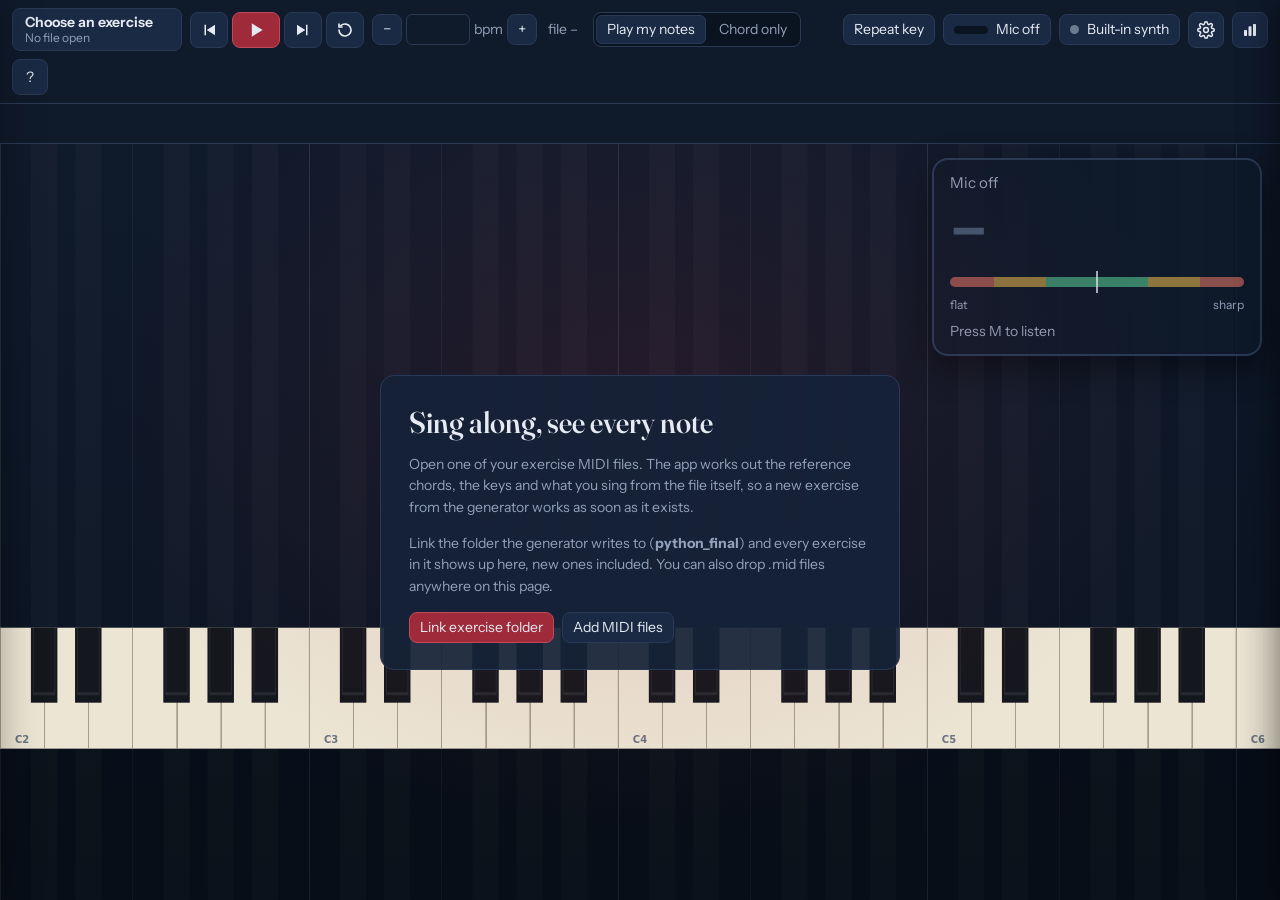
==== index.html @ 6a7a5f6e "Scales feedback app" ====
<!doctype html>
<html lang="en">
<head>
<meta charset="utf-8">
<meta name="viewport" content="width=device-width,initial-scale=1">
<title>Scales Feedback</title>
<meta name="description" content="Sing your scale exercises along with the piano and see whether you hit each note.">
<link rel="icon" href="data:image/svg+xml,%3Csvg xmlns='http://www.w3.org/2000/svg' viewBox='0 0 32 32'%3E%3Crect width='32' height='32' rx='7' fill='%230f1a2b'/%3E%3Crect x='5' y='20' width='22' height='3' fill='%239e2a3a'/%3E%3Crect x='8' y='7' width='5' height='11' rx='2' fill='%23d4b26a'/%3E%3Crect x='17' y='4' width='5' height='14' rx='2' fill='%238bd3f7'/%3E%3C/svg%3E">
<link rel="preconnect" href="https://fonts.googleapis.com">
<link rel="preconnect" href="https://fonts.gstatic.com" crossorigin>
<link rel="stylesheet" href="https://fonts.googleapis.com/css2?family=Fraunces:opsz,wght@9..144,400..700&family=Instrument+Sans:wght@400..700&display=swap">
<link rel="stylesheet" href="css/app.css">
</head>
<body>
<header class="bar">
  <button id="libBtn" class="ex-btn" title="Choose an exercise (E)"><span id="exName">Choose an exercise</span><span id="exSub" class="sub">No file open</span></button>

  <div class="group transport" aria-label="Transport">
    <button id="prevBtn" title="Previous key (←)" aria-label="Previous key"><svg width="18" height="18" viewBox="0 0 24 24" fill="currentColor"><path d="M6 5h2v14H6zM20 5v14L9 12z"/></svg></button>
    <button id="playBtn" class="play" title="Play or pause (Space)" aria-label="Play"><svg id="playIcon" width="20" height="20" viewBox="0 0 24 24" fill="currentColor"><path d="M7 4v16l13-8z"/></svg></button>
    <button id="nextBtn" title="Next key (→)" aria-label="Next key"><svg width="18" height="18" viewBox="0 0 24 24" fill="currentColor"><path d="M16 5h2v14h-2zM4 5v14l11-7z"/></svg></button>
    <button id="restartBtn" title="Back to the start (Home)" aria-label="Back to the start"><svg width="18" height="18" viewBox="0 0 24 24" fill="none" stroke="currentColor" stroke-width="2.2" stroke-linecap="round"><path d="M4 12a8 8 0 1 0 2.5-5.8"/><path d="M4 4v4h4"/></svg></button>
  </div>

  <div class="group tempo" aria-label="Tempo">
    <button id="bpmDown" title="Slower (↓, Shift for 1)" aria-label="Slower">−</button>
    <label class="bpm"><input id="bpmIn" type="number" min="20" max="400" step="1" aria-label="Tempo in beats per minute"><span>bpm</span></label>
    <button id="bpmUp" title="Faster (↑, Shift for 1)" aria-label="Faster">+</button>
    <button id="bpmReset" class="link" title="Back to the tempo written in the file">file <span id="bpmFile">–</span></button>
  </div>

  <div class="group seg" id="guideSeg" aria-label="What the piano plays while you sing">
    <button data-guide="on" aria-pressed="true" title="The piano plays the notes you sing (G)">Play my notes</button>
    <button data-guide="off" aria-pressed="false" title="Only the chord sounds; the notes keep their timing on screen (G)">Chord only</button>
  </div>

  <div class="group seg" id="voiceSeg" hidden aria-label="Which voice you sing"></div>

  <div class="spacer"></div>

  <button id="loopBtn" title="Repeat this key until you turn it off (L)" aria-pressed="false">Repeat key</button>
  <button id="micBtn" class="mic" title="Listen through the microphone (M)" aria-pressed="false"><span class="meter"><i id="micMeter"></i></span><span id="micLabel">Mic off</span></button>
  <button id="outBtn" class="out" title="Sound: where the notes play"><span class="dot" id="outDot"></span><span id="outLabel">Synth</span></button>
  <button id="setBtn" class="icon-btn" title="Settings (S)" aria-label="Settings"><svg width="18" height="18" viewBox="0 0 24 24" fill="none" stroke="currentColor" stroke-width="2"><circle cx="12" cy="12" r="3.2"/><path d="M19.4 15a1.7 1.7 0 0 0 .3 1.8l.1.1a2 2 0 1 1-2.8 2.8l-.1-.1a1.7 1.7 0 0 0-1.8-.3 1.7 1.7 0 0 0-1 1.5V21a2 2 0 1 1-4 0v-.1a1.7 1.7 0 0 0-1.1-1.5 1.7 1.7 0 0 0-1.8.3l-.1.1a2 2 0 1 1-2.8-2.8l.1-.1a1.7 1.7 0 0 0 .3-1.8 1.7 1.7 0 0 0-1.5-1H3a2 2 0 1 1 0-4h.1a1.7 1.7 0 0 0 1.5-1.1 1.7 1.7 0 0 0-.3-1.8l-.1-.1a2 2 0 1 1 2.8-2.8l.1.1a1.7 1.7 0 0 0 1.8.3H9a1.7 1.7 0 0 0 1-1.5V3a2 2 0 1 1 4 0v.1a1.7 1.7 0 0 0 1 1.5 1.7 1.7 0 0 0 1.8-.3l.1-.1a2 2 0 1 1 2.8 2.8l-.1.1a1.7 1.7 0 0 0-.3 1.8V9a1.7 1.7 0 0 0 1.5 1H21a2 2 0 1 1 0 4h-.1a1.7 1.7 0 0 0-1.5 1z"/></svg></button>
  <button id="resBtn" class="icon-btn" title="Results (R)" aria-label="Results"><svg width="18" height="18" viewBox="0 0 24 24" fill="currentColor"><rect x="4" y="12" width="4" height="8" rx="1"/><rect x="10" y="7" width="4" height="13" rx="1"/><rect x="16" y="4" width="4" height="16" rx="1"/></svg></button>
  <button id="helpBtn" class="icon-btn" title="Keyboard shortcuts (?)" aria-label="Keyboard shortcuts">?</button>
</header>

<nav id="keys" class="keys" aria-label="Keys in this exercise"></nav>

<main id="stage">
  <canvas id="cv"></canvas>
  <div class="hud" aria-live="polite">
    <div class="hud-left">
      <div id="hudKey" class="keyname"></div>
      <div id="hudInfo" class="info"></div>
    </div>
    <div class="tuner" id="tuner">
      <div class="t-head"><span id="tTarget">Mic off</span><span id="tSyl" class="syl"></span></div>
      <div class="t-main"><span id="tNote" class="t-note">–</span><span id="tCents" class="t-cents"></span></div>
      <div class="t-meter" aria-hidden="true"><div id="tZones" class="zones"></div><i class="mid"></i><i id="tNeedle" class="needle"></i></div>
      <div class="t-scale" aria-hidden="true"><span>flat</span><span>sharp</span></div>
      <div class="t-foot"><span id="tState">Press M to listen</span><span id="tLast"></span></div>
    </div>
  </div>
  <div id="toast" class="toast" hidden></div>
  <div id="calib" class="calib" hidden>
    <div class="big" style="font-weight:650;font-size:16px">Stay quiet for a few seconds</div>
    <div class="hint" style="color:var(--muted);margin-top:4px">The piano plays a run of notes so the app can learn how it sounds in your room.</div>
    <div class="prog"><i id="calibProg"></i></div>
  </div>
  <div id="empty" class="empty">
    <div class="card">
      <h1>Sing along, see every note</h1>
      <p>Open one of your exercise MIDI files. The app works out the reference chords, the keys and what you sing from the file itself, so a new exercise from the generator works as soon as it exists.</p>
      <p>Link the folder the generator writes to (<b>python_final</b>) and every exercise in it shows up here, new ones included. You can also drop .mid files anywhere on this page.</p>
      <div class="row">
        <button id="emptyLink" class="primary">Link exercise folder</button>
        <button id="emptyAdd">Add MIDI files</button>
      </div>
    </div>
  </div>
</main>

<!-- library -->
<aside id="lib" class="drawer left" aria-label="Exercises">
  <header><h2>Exercises</h2><button class="link" data-close>Close</button></header>
  <div id="folderBox"></div>
  <div class="row" style="margin-top:8px">
    <button id="addFilesBtn">Add MIDI files</button>
    <input id="fileIn" type="file" accept=".mid,.midi,audio/midi" multiple hidden>
    <input id="dirIn" type="file" webkitdirectory hidden>
  </div>
  <p class="hint">Files you add are kept in this browser. Drop them anywhere on the page too.</p>
  <input id="libSearch" type="search" placeholder="Find an exercise" style="width:100%;margin-top:6px" aria-label="Find an exercise">
  <div id="libList" class="lib-list"></div>
</aside>

<!-- settings -->
<aside id="set" class="drawer right" aria-label="Settings">
  <header><h2>Settings</h2><button class="link" data-close>Close</button></header>

  <h3>Sound</h3>
  <div class="seg" id="outSeg" style="display:inline-flex">
    <button data-out="midi">Piano</button>
    <button data-out="samples">Samples</button>
    <button data-out="synth">Built-in</button>
  </div>
  <div id="outStatus" class="status"></div>
  <div id="midiBox">
    <div class="field"><label for="midiPort">Piano output</label><select id="midiPort"></select></div>
    <div class="field"><label for="midiCh">MIDI channel</label><select id="midiCh"></select></div>
  </div>
  <div id="samplesBox">
    <div id="samplesInfo" class="status"></div>
    <div class="row"><button id="importSamples">Import samples zip</button><button id="removeSamples">Remove the samples</button></div>
    <input id="zipIn" type="file" accept=".zip,application/zip" hidden>
    <p class="hint">A zip of mNNN_name_vVVV.wav recordings, like the one recorded from the P-225. It stays in this browser and is never uploaded.</p>
  </div>
  <div class="field"><label for="velAcc">Chord touch</label><span class="val" id="velAccV"></span><input id="velAcc" type="range" min="1" max="127" style="grid-column:1/-1"></div>
  <div class="field"><label for="velSing">Your notes touch</label><span class="val" id="velSingV"></span><input id="velSing" type="range" min="1" max="127" style="grid-column:1/-1"></div>
  <p class="hint">The files are written at full velocity; these set how hard the piano plays instead.</p>

  <h3>Listening</h3>
  <div class="field full"><label for="micSel">Microphone</label><select id="micSel"></select><div class="lvl" aria-hidden="true"><i id="micLvl"></i></div></div>
  <div id="micStatus" class="status" role="status"></div>
  <div id="micWarn" class="warn" hidden></div>
  <div class="field"><label for="gate">Ignore sounds below</label><span class="val" id="gateV"></span><input id="gate" type="range" min="-80" max="-20" step="1" style="grid-column:1/-1"></div>
  <div class="field"><label for="tol">Counts as hit within</label><span class="val" id="tolV"></span><input id="tol" type="range" min="10" max="60" step="5" style="grid-column:1/-1"></div>
  <div class="field"><label for="grace">Not judged at each note's start and end</label><span class="val" id="graceV"></span><input id="grace" type="range" min="0" max="300" step="10" style="grid-column:1/-1"></div>
  <p class="hint">While your voice moves from one note to the next. Up to a third of a note at each end, so short notes are still judged.</p>
  <label class="check"><input type="checkbox" id="octFree"> Any octave counts</label>
  <div class="field"><label for="lat">Mic delay</label><span class="val" id="latV"></span><input id="lat" type="range" min="0" max="250" step="5" style="grid-column:1/-1"></div>
  <p class="hint">If your pitch line below the keys trails the notes, raise the mic delay until they line up.</p>

  <h3>Hear me over the piano</h3>
  <div class="field full"><label for="refSel">The piano's USB audio</label><select id="refSel"></select><div class="lvl" aria-hidden="true"><i id="refLvl"></i></div></div>
  <div class="row"><button id="refAsk" hidden>Ask Chrome for the piano’s input</button></div>
  <p class="hint">With the P-225 connected by USB it shows up as an input called Line (P-Series).</p>
  <p class="hint" id="fileHint" hidden>Opened straight from the disk, Chrome hides the inputs and asks for each one, every time: once for the mic, then again for the piano (choose Line (P-Series) in its box). Open the app from <a href="https://yonabenreuven2.github.io/scales-feedback/">its GitHub Pages address</a> instead and it connects to both by itself.</p>
  <label class="check"><input type="checkbox" id="refOn"> Cancel the piano's sound from the mic</label>
  <p class="hint">For singing without headphones. The app learns how the piano's sound reaches your mic and subtracts it, so only your voice is left. Calibrate once with the mic where you sing: it learns every key in a few seconds and remembers them. A key it hasn't learned isn't scored while the piano plays it.</p>
  <div id="refStatus" class="status"></div>
  <div id="refBox">
    <div class="row"><button id="calibBtn">Calibrate (about 12 seconds, stay quiet)</button><button id="refForget" class="link">Forget what it learned</button></div>
  </div>
  <div class="row"><button id="devReport" class="link">Copy a device report</button></div>
  <p class="hint">If the mic or the piano’s input won’t work, this copies what the browser says about your inputs, to paste into a message.</p>
  <textarea id="devReportOut" class="report" rows="8" readonly hidden></textarea>

  <h3>Practice</h3>
  <label class="check"><input type="checkbox" id="skipOn"> Skip keys outside my range</label>
  <div class="row range-pair"><label for="rangeLo">From</label><input id="rangeLo" type="text" value="E2"><label for="rangeHi">to</label><input id="rangeHi" type="text" value="A4"></div>
  <label class="check"><input type="checkbox" id="shuffleOn"> Shuffle the keys</label>
  <div class="field"><label for="preroll">Lead-in before the first chord</label><span class="val" id="prerollV"></span><input id="preroll" type="range" min="0" max="4" step="0.5" style="grid-column:1/-1"></div>
  <div class="field"><label for="ahead">Notes visible ahead</label><span class="val" id="aheadV"></span><input id="ahead" type="range" min="1.5" max="8" step="0.5" style="grid-column:1/-1"></div>
  <div class="field"><label for="labels">Note labels</label><select id="labels"><option value="solfege">Solfège (movable do)</option><option value="names">Note names</option><option value="none">None</option></select></div>
  <label class="check"><input type="checkbox" id="histOn"> Show my pitch below the keys</label>
  <label class="check"><input type="checkbox" id="fullKb"> Full 88-key keyboard</label>
  <label class="check"><input type="checkbox" id="pedalOn"> The piano's sustain pedal plays and pauses</label>

  <h3>This exercise</h3>
  <div id="exInfo" class="hint"></div>
  <div id="partsBox"></div>
</aside>

<!-- results -->
<aside id="res" class="drawer right" aria-label="Results">
  <header><h2>Results</h2><button class="link" data-close>Close</button></header>
  <div id="resNow"></div>
  <div class="row" style="margin-top:10px"><button id="weakBtn">Practise the weak keys</button><button id="allKeysBtn" class="link">All keys again</button></div>
  <h3>Earlier runs of this exercise</h3>
  <canvas id="spark" class="spark"></canvas>
  <div id="resHist"></div>
  <div class="row" style="margin-top:12px"><button id="csvBtn">Export all results (CSV)</button><button id="clearHist" class="link">Clear this exercise's history</button></div>
</aside>

<div id="help" class="modal" hidden>
  <div class="card" role="dialog" aria-label="Keyboard shortcuts">
    <h2>Keyboard shortcuts</h2>
    <div class="keys-table">
      <kbd>Space</kbd><span>Play or pause</span>
      <kbd>←</kbd><span>Back to the start of this key, then the key before</span>
      <kbd>→</kbd><span>Next key</span>
      <kbd>↑ ↓</kbd><span>Tempo up or down by 5 (with Shift, by 1)</span>
      <kbd>Home</kbd><span>Back to the first key</span>
      <kbd>G</kbd><span>Play my notes or chord only</span>
      <kbd>V</kbd><span>Next voice (in exercises with voices)</span>
      <kbd>L</kbd><span>Repeat this key</span>
      <kbd>M</kbd><span>Microphone on or off</span>
      <kbd>N</kbd><span>Note labels: solfège, names, none</span>
      <kbd>[ ]</kbd><span>Notes fall slower or faster</span>
      <kbd>E</kbd><span>Exercises</span>
      <kbd>S</kbd><span>Settings</span>
      <kbd>R</kbd><span>Results</span>
      <kbd>?</kbd><span>This list</span>
    </div>
    <p class="hint" style="color:var(--muted);margin-top:14px">Dashed notes are yours to sing without the piano. Brass notes are the piano's chords; the mic never listens to them.</p>
    <div class="row" style="justify-content:flex-end;margin-top:8px"><button data-close>Close</button></div>
  </div>
</div>

<script src="js/core.js"></script>
<script src="js/midifile.js"></script>
<script src="js/analyze.js"></script>
<script src="js/player.js"></script>
<script src="js/pitch.js"></script>
<script src="js/echo.js"></script>
<script src="js/ears.js"></script>
<script src="js/scoring.js"></script>
<script src="js/outputs.js"></script>
<script src="js/samples.js"></script>
<script src="js/listen.js"></script>
<script src="js/library.js"></script>
<script src="js/render.js"></script>
<script src="js/app.js"></script>
</body>
</html>
---- css/app.css ----
/* Scales Feedback — a practice room at night: ink-blue walls, ivory and ebony keys,
   the crimson felt strip above them, brass for the piano's chords, ice-blue for the voice. */
:root {
  --ink: #0f1a2b;
  --ink-deep: #0a1320;
  --panel: #152238;
  --panel-2: #1b2a44;
  --line: #2a3a56;
  --text: #e6ebf3;
  --muted: #93a1b8;
  --brass: #d4b26a;
  --voice: #8bd3f7;
  --sage: #7fb8a4;
  --felt: #9e2a3a;
  --hit: #5bd69b;
  --close: #f2c14e;
  --off: #f07a6a;
  --silent: #6b7a90;
  --focus: #8bd3f7;
  --radius: 8px;
  --ui: 'Instrument Sans', system-ui, -apple-system, 'Segoe UI', Roboto, sans-serif;
  --serif: 'Fraunces', Georgia, 'Times New Roman', serif;
  color-scheme: dark;
}
* { box-sizing: border-box; }
[hidden] { display: none !important; }
html, body { height: 100%; }
body {
  margin: 0;
  background: var(--ink-deep);
  color: var(--text);
  font: 14px/1.4 var(--ui);
  font-feature-settings: 'tnum' 1;
  display: grid;
  grid-template-rows: auto auto 1fr;
  overflow: hidden;
}
button, input, select { font: inherit; color: inherit; }
button {
  background: var(--panel-2);
  border: 1px solid var(--line);
  border-radius: var(--radius);
  padding: 6px 10px;
  cursor: pointer;
  line-height: 1.2;
  white-space: nowrap;
}
button:hover { border-color: #3d5174; }
button:disabled { opacity: 0.45; cursor: default; }
button[aria-pressed='true'], button.on { background: #24395c; border-color: var(--voice); }
:focus-visible { outline: 2px solid var(--focus); outline-offset: 2px; }
input[type='number'], input[type='text'], input[type='search'], select {
  background: var(--ink);
  border: 1px solid var(--line);
  border-radius: 6px;
  padding: 5px 8px;
}
input[type='range'] { accent-color: var(--voice); width: 100%; }
svg { display: block; }

/* ---------- top bar ---------- */
.bar {
  display: flex;
  flex-wrap: wrap;
  align-items: center;
  gap: 8px 8px;
  padding: 8px 12px;
  background: var(--ink);
  border-bottom: 1px solid var(--line);
}
.bar .spacer { flex: 1 1 0; }
.group { display: flex; align-items: center; gap: 4px; }
.ex-btn {
  display: flex;
  flex-direction: column;
  align-items: flex-start;
  min-width: 170px;
  max-width: 250px;
  padding: 5px 12px;
  text-align: left;
}
.ex-btn #exName { font-weight: 650; overflow: hidden; text-overflow: ellipsis; max-width: 100%; }
.ex-btn .sub { color: var(--muted); font-size: 12px; overflow: hidden; text-overflow: ellipsis; max-width: 100%; }
.transport button { width: 38px; height: 36px; padding: 0; display: grid; place-items: center; }
.transport .play { width: 48px; background: var(--felt); border-color: #c0485a; }
.transport .play:hover { border-color: #e06a7c; }
.tempo input { width: 64px; text-align: right; }
.tempo .bpm { display: flex; align-items: center; gap: 4px; color: var(--muted); }
.tempo button { min-width: 30px; }
.link { background: none; border-color: transparent; color: var(--muted); padding: 4px 6px; }
.link:hover { color: var(--text); border-color: transparent; }
.seg { background: var(--ink-deep); border: 1px solid var(--line); border-radius: var(--radius); padding: 2px; gap: 2px; }
.seg button { border: 1px solid transparent; background: none; padding: 5px 10px; border-radius: 6px; color: var(--muted); }
.seg button[aria-pressed='true'] { background: var(--panel-2); border-color: var(--line); color: var(--text); }
.seg .lbl { color: var(--muted); font-size: 12px; padding: 0 6px 0 8px; }
.mic, .out { display: flex; align-items: center; gap: 8px; }
.mic.live { border-color: var(--hit); }
.meter { width: 34px; height: 8px; border-radius: 4px; background: var(--ink-deep); overflow: hidden; position: relative; }
.meter i { position: absolute; inset: 0 auto 0 0; width: 0; background: var(--hit); transition: width 60ms linear; }
.dot { width: 9px; height: 9px; border-radius: 50%; background: var(--silent); }
.dot.ok { background: var(--hit); }
.dot.warn { background: var(--close); }
.icon-btn { width: 36px; height: 36px; padding: 0; display: grid; place-items: center; }

/* ---------- key strip ---------- */
.keys {
  display: flex;
  gap: 3px;
  overflow-x: auto;
  padding: 6px 12px;
  background: var(--ink);
  border-bottom: 1px solid var(--line);
  scrollbar-width: thin;
  min-height: 40px;
}
.keys button {
  flex: 0 0 auto;
  min-width: 42px;
  padding: 4px 6px;
  font-size: 12px;
  background: var(--ink-deep);
  color: var(--muted);
  position: relative;
}
.keys button .bar-score { position: absolute; left: 3px; right: 3px; bottom: 2px; height: 3px; border-radius: 2px; background: transparent; }
.keys button.cur { color: var(--text); border-color: var(--voice); background: #1a2b47; }
.keys button.out-of-range { opacity: 0.35; }
.keys button.s-hit .bar-score { background: var(--hit); }
.keys button.s-close .bar-score { background: var(--close); }
.keys button.s-off .bar-score { background: var(--off); }

/* ---------- stage ---------- */
main { position: relative; min-height: 0; }
canvas { position: absolute; inset: 0; width: 100%; height: 100%; display: block; }
.hud { position: absolute; inset: 0 0 auto 0; display: flex; justify-content: space-between; padding: 14px 18px; pointer-events: none; gap: 16px; }
.keyname { font-family: var(--serif); font-size: clamp(28px, 4.2vw, 52px); font-weight: 560; line-height: 1; letter-spacing: -0.01em; font-variation-settings: 'opsz' 96; text-shadow: 0 2px 12px rgba(0, 0, 0, 0.6); }
.info { color: var(--muted); margin-top: 8px; font-size: 13px; text-shadow: 0 1px 6px rgba(0, 0, 0, 0.8); }
/* the tuner: what you are singing, big enough to read from the bench */
.tuner {
  width: min(330px, 46vw);
  background: rgba(15, 26, 43, 0.86);
  border: 2px solid var(--line);
  border-radius: 16px;
  padding: 12px 16px 12px;
  box-shadow: 0 12px 34px rgba(0, 0, 0, 0.45);
  transition: border-color 120ms linear;
}
.tuner.hit { border-color: var(--hit); box-shadow: 0 0 0 1px var(--hit), 0 0 34px rgba(91, 214, 155, 0.35); }
.tuner.close { border-color: var(--close); box-shadow: 0 0 30px rgba(242, 193, 78, 0.28); }
.tuner.off { border-color: var(--off); box-shadow: 0 0 30px rgba(240, 122, 106, 0.3); }
.t-head { display: flex; justify-content: space-between; align-items: baseline; color: var(--muted); font-size: 15px; }
.t-head .syl { font-family: var(--serif); font-style: italic; font-size: 20px; color: var(--voice); }
.t-main { display: flex; align-items: baseline; justify-content: space-between; gap: 12px; margin: 2px 0 8px; min-height: 66px; }
.t-note { font-size: 62px; font-weight: 750; line-height: 1; letter-spacing: -0.02em; }
.t-cents { font-size: 34px; font-weight: 700; line-height: 1; }
.tuner.hit .t-note, .tuner.hit .t-cents { color: var(--hit); }
.tuner.close .t-note, .tuner.close .t-cents { color: var(--close); }
.tuner.off .t-note, .tuner.off .t-cents { color: var(--off); }
.tuner.idle .t-note { color: #44546e; }
.t-meter { position: relative; height: 26px; }
.t-meter .zones { position: absolute; inset: 8px 0; border-radius: 5px; opacity: 0.55; }
.t-meter .mid { position: absolute; left: 50%; top: 2px; bottom: 2px; width: 2px; margin-left: -1px; background: var(--text); opacity: 0.7; }
.t-meter .needle { position: absolute; top: 0; left: 50%; width: 8px; height: 26px; margin-left: -4px; border-radius: 4px; background: var(--text); box-shadow: 0 0 14px currentColor; opacity: 0; transition: left 60ms linear; }
.t-meter .needle.on { opacity: 1; }
.t-scale { display: flex; justify-content: space-between; color: var(--muted); font-size: 12px; margin-top: 2px; }
.t-foot { display: flex; justify-content: space-between; gap: 10px; margin-top: 8px; font-size: 14px; color: var(--muted); }
.t-foot #tState.on { color: var(--hit); }
.t-foot #tLast { font-weight: 650; }
.toast {
  position: absolute; left: 50%; top: 18px; transform: translateX(-50%);
  background: rgba(21, 34, 56, 0.95); border: 1px solid var(--line); border-radius: 10px;
  padding: 10px 16px; box-shadow: 0 10px 30px rgba(0, 0, 0, 0.45); max-width: min(560px, 90vw); text-align: center;
}
.toast .big { font-weight: 650; font-size: 16px; }
.empty {
  position: absolute; inset: 0; display: grid; place-items: center; padding: 24px;
  background: radial-gradient(ellipse at 50% 35%, rgba(158, 42, 58, 0.16), transparent 60%);
}
.empty .card { max-width: 520px; background: rgba(21, 34, 56, 0.92); border: 1px solid var(--line); border-radius: 14px; padding: 26px 28px; }
.empty h1 { font-family: var(--serif); font-weight: 560; font-size: 30px; margin: 0 0 10px; font-variation-settings: 'opsz' 96; }
.empty p { color: var(--muted); margin: 0 0 14px; line-height: 1.55; }
.empty .row { display: flex; gap: 8px; flex-wrap: wrap; }
.primary { background: var(--felt); border-color: #c0485a; }
.drop-on main::after { content: 'Drop MIDI files to add them'; position: absolute; inset: 12px; border: 2px dashed var(--voice); border-radius: 16px; display: grid; place-items: center; font-size: 22px; background: rgba(10, 19, 32, 0.8); }
.calib {
  position: absolute; left: 50%; top: 40%; transform: translate(-50%, -50%);
  background: rgba(21, 34, 56, 0.96); border: 1px solid var(--felt); border-radius: 14px; padding: 20px 24px; text-align: center; min-width: 300px;
}
.calib .prog { height: 6px; background: var(--ink-deep); border-radius: 3px; margin-top: 12px; overflow: hidden; }
.calib .prog i { display: block; height: 100%; width: 0; background: var(--felt); }

/* ---------- drawers ---------- */
.drawer {
  position: fixed; top: 0; bottom: 0; width: min(400px, 100vw);
  background: var(--panel); border-left: 1px solid var(--line);
  overflow-y: auto; z-index: 20; padding: 0 18px 30px;
  transform: translateX(105%); transition: transform 160ms ease-out; right: 0;
  box-shadow: -18px 0 40px rgba(0, 0, 0, 0.35);
}
.drawer.left { left: 0; right: auto; border-left: 0; border-right: 1px solid var(--line); transform: translateX(-105%); box-shadow: 18px 0 40px rgba(0, 0, 0, 0.35); }
.drawer.open { transform: none; }
.drawer header { position: sticky; top: 0; background: var(--panel); display: flex; align-items: center; justify-content: space-between; padding: 14px 0 10px; z-index: 1; }
.drawer h2 { font-family: var(--serif); font-weight: 560; font-size: 22px; margin: 0; font-variation-settings: 'opsz' 48; }
.drawer h3 { font-size: 15px; margin: 22px 0 8px; font-weight: 650; }
.drawer .hint { color: var(--muted); font-size: 12.5px; margin: 4px 0 8px; line-height: 1.5; }
.drawer .warn { color: var(--close); font-size: 12.5px; margin: 6px 0; }
.drawer .hint a { color: var(--voice); }
.field { display: grid; grid-template-columns: 1fr auto; align-items: center; gap: 6px 10px; margin: 10px 0; }
.field > label { color: var(--text); }
.field .val { color: var(--muted); min-width: 3.5em; text-align: right; }
.field.full { grid-template-columns: 1fr; }
.field select, .field input[type='text'] { width: 100%; }
.check { display: flex; align-items: center; gap: 8px; margin: 10px 0; cursor: pointer; }
.check input { width: 16px; height: 16px; accent-color: var(--voice); }
.row { display: flex; gap: 8px; align-items: center; flex-wrap: wrap; }
.status { font-size: 12.5px; color: var(--muted); margin: 6px 0; }
.status.ok { color: var(--hit); }
.report { width: 100%; box-sizing: border-box; background: var(--ink); color: var(--text); border: 1px solid var(--line); border-radius: 6px; padding: 8px; font: 11.5px/1.45 ui-monospace, Consolas, monospace; resize: vertical; }
.range-pair { display: flex; gap: 6px; align-items: center; }
.range-pair input { width: 64px; }

.lib-list { display: flex; flex-direction: column; gap: 4px; margin-top: 10px; }
.lib-item { display: grid; grid-template-columns: 1fr auto; gap: 2px 10px; text-align: left; padding: 8px 10px; background: var(--ink); }
.lib-item.cur { border-color: var(--voice); }
.lib-item .t { font-weight: 600; }
.lib-item .m { color: var(--muted); font-size: 12px; grid-column: 1 / -1; }
.lib-item .tag { font-size: 11px; color: var(--muted); border: 1px solid var(--line); border-radius: 999px; padding: 1px 7px; align-self: start; }
.lib-item .tag.voices { color: var(--sage); border-color: #3e6457; }

.res-list { display: flex; flex-direction: column; gap: 4px; }
.res-row { display: grid; grid-template-columns: 52px 1fr 64px; gap: 10px; align-items: center; font-size: 13px; }
/* live input levels under the two input lists: does each one hear something? */
.lvl { grid-column: 1 / -1; height: 5px; border-radius: 3px; background: var(--ink-deep); overflow: hidden; margin-top: 6px; }
.lvl i { display: block; height: 100%; width: 0; background: var(--hit); transition: width 60ms linear; }
.res-row .res-bar { height: 10px; border-radius: 5px; background: var(--ink-deep); overflow: hidden; display: flex; }
.res-row .res-bar i { display: block; height: 100%; }
.res-row .ct { color: var(--muted); text-align: right; }
.hist-row { display: grid; grid-template-columns: 1fr auto auto; gap: 10px; font-size: 13px; padding: 4px 0; border-bottom: 1px solid var(--line); }
.hist-row .s { font-weight: 650; }
.spark { width: 100%; height: 50px; margin: 6px 0; }

.modal { position: fixed; inset: 0; background: rgba(5, 10, 18, 0.7); display: grid; place-items: center; z-index: 40; }
.modal[hidden] { display: none; }
.modal .card { background: var(--panel); border: 1px solid var(--line); border-radius: 14px; padding: 20px 24px; max-width: 560px; width: calc(100vw - 32px); max-height: 86vh; overflow: auto; }
.modal h2 { font-family: var(--serif); font-weight: 560; margin: 0 0 10px; }
.keys-table { display: grid; grid-template-columns: auto 1fr; gap: 6px 16px; }
kbd { background: var(--ink-deep); border: 1px solid var(--line); border-bottom-width: 2px; border-radius: 5px; padding: 1px 6px; font: 600 12px var(--ui); }

@media (max-width: 760px) {
  .ex-btn { min-width: 0; flex: 1 1 100%; max-width: none; }
  .t-note { font-size: 44px; }
  .t-cents { font-size: 26px; }
}
@media (prefers-reduced-motion: reduce) {
  .drawer { transition: none; }
  .meter i, .t-meter .needle, .tuner { transition: none; }
}
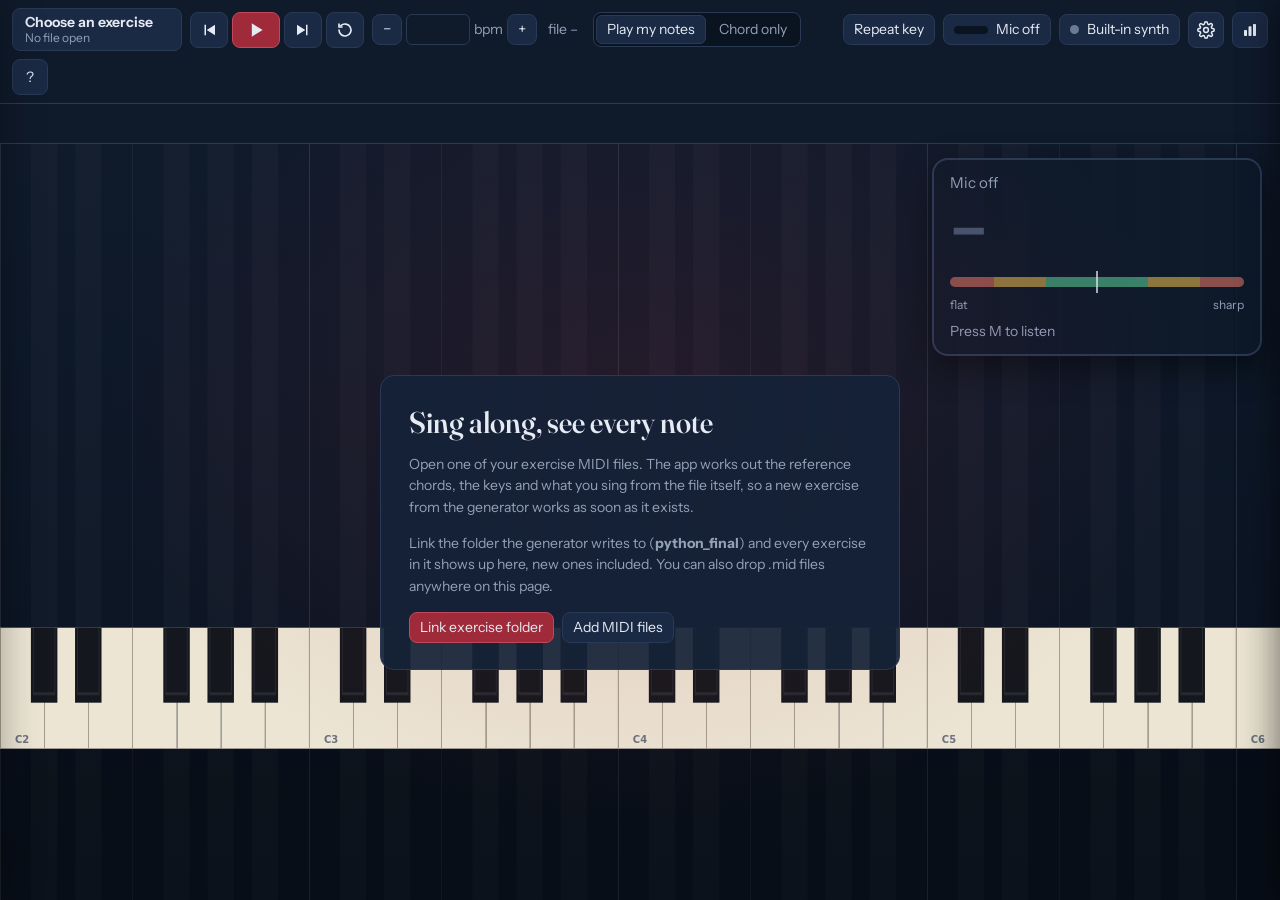
==== commit 74b0f436: "filter alb" ====
--- a/index.html
+++ b/index.html
@@ -142,10 +142,10 @@
   <p class="hint">For singing without headphones. The app learns how the piano's sound reaches your mic and subtracts it, so only your voice is left. Calibrate once with the mic where you sing: it learns every key in a few seconds and remembers them. A key it hasn't learned isn't scored while the piano plays it.</p>
   <div id="refStatus" class="status"></div>
   <div id="refBox">
-    <div class="row"><button id="calibBtn">Calibrate (about 12 seconds, stay quiet)</button><button id="refForget" class="link">Forget what it learned</button></div>
-  </div>
-  <div class="row"><button id="devReport" class="link">Copy a device report</button></div>
-  <p class="hint">If the mic or the piano’s input won’t work, this copies what the browser says about your inputs, to paste into a message.</p>
+    <div class="row"><button id="calibBtn">Calibrate (15 to 20 seconds, stay quiet)</button><button id="refForget" class="link">Forget what it learned</button></div>
+  </div>
+  <div class="row"><button id="devReport" class="link">Copy a device report</button><button id="recSave" class="link">Save the last 40 seconds</button><a class="link" href="lab.html" target="_blank" rel="noopener">Open the filter lab</a></div>
+  <p class="hint">If the mic or the piano’s input won’t work, the report copies what the browser says about your inputs, to paste into a message. If it doesn’t hear you well over the piano, sing an exercise and then save the last 40 seconds: a sound file of what the mic and the piano’s audio heard, with what the app made of each moment, so the filter can be tuned to your room. The filter lab runs a short test and lets you hear what the filter leaves. Nothing is uploaded.</p>
   <textarea id="devReportOut" class="report" rows="8" readonly hidden></textarea>
 
   <h3>Practice</h3>
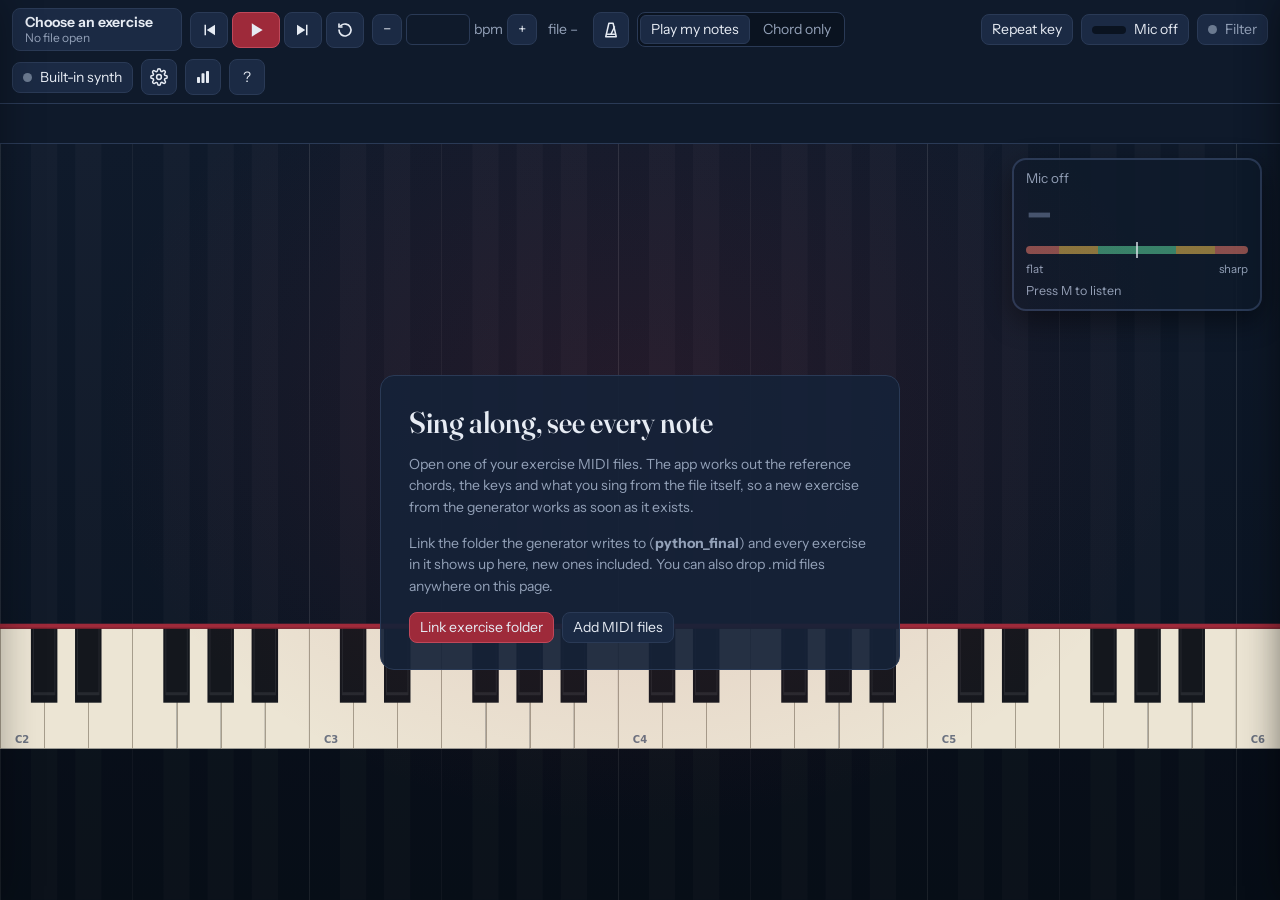
==== commit e3164d94: "changes" ====
--- a/index.html
+++ b/index.html
@@ -6,10 +6,13 @@
 <title>Scales Feedback</title>
 <meta name="description" content="Sing your scale exercises along with the piano and see whether you hit each note.">
 <link rel="icon" href="data:image/svg+xml,%3Csvg xmlns='http://www.w3.org/2000/svg' viewBox='0 0 32 32'%3E%3Crect width='32' height='32' rx='7' fill='%230f1a2b'/%3E%3Crect x='5' y='20' width='22' height='3' fill='%239e2a3a'/%3E%3Crect x='8' y='7' width='5' height='11' rx='2' fill='%23d4b26a'/%3E%3Crect x='17' y='4' width='5' height='14' rx='2' fill='%238bd3f7'/%3E%3C/svg%3E">
+<link rel="manifest" href="manifest.webmanifest">
+<meta name="theme-color" content="#0f1a2b">
+<link rel="apple-touch-icon" href="icons/icon-192.png">
 <link rel="preconnect" href="https://fonts.googleapis.com">
 <link rel="preconnect" href="https://fonts.gstatic.com" crossorigin>
 <link rel="stylesheet" href="https://fonts.googleapis.com/css2?family=Fraunces:opsz,wght@9..144,400..700&family=Instrument+Sans:wght@400..700&display=swap">
-<link rel="stylesheet" href="css/app.css">
+<link rel="stylesheet" href="css/app.css?v=13">
 </head>
 <body>
 <header class="bar">
@@ -27,6 +30,7 @@
     <label class="bpm"><input id="bpmIn" type="number" min="20" max="400" step="1" aria-label="Tempo in beats per minute"><span>bpm</span></label>
     <button id="bpmUp" title="Faster (↑, Shift for 1)" aria-label="Faster">+</button>
     <button id="bpmReset" class="link" title="Back to the tempo written in the file">file <span id="bpmFile">–</span></button>
+    <button id="metroBtn" class="icon-btn" title="Metronome: clicks on the beat of the exercise (K)" aria-label="Metronome" aria-pressed="false"><svg width="18" height="18" viewBox="0 0 24 24" fill="none" stroke="currentColor" stroke-width="2" stroke-linejoin="round" stroke-linecap="round"><path d="M9.2 3h5.6l4.2 18H5z"/><path d="M12 17.5l4.6-9.5"/><path d="M7.4 17.5h9.2"/></svg></button>
   </div>
 
   <div class="group seg" id="guideSeg" aria-label="What the piano plays while you sing">
@@ -40,6 +44,7 @@
 
   <button id="loopBtn" title="Repeat this key until you turn it off (L)" aria-pressed="false">Repeat key</button>
   <button id="micBtn" class="mic" title="Listen through the microphone (M)" aria-pressed="false"><span class="meter"><i id="micMeter"></i></span><span id="micLabel">Mic off</span></button>
+  <button id="filterBtn" class="out" title="Take the piano out of what the mic hears (F)" aria-pressed="false"><span class="dot" id="filterDot"></span><span>Filter</span></button>
   <button id="outBtn" class="out" title="Sound: where the notes play"><span class="dot" id="outDot"></span><span id="outLabel">Synth</span></button>
   <button id="setBtn" class="icon-btn" title="Settings (S)" aria-label="Settings"><svg width="18" height="18" viewBox="0 0 24 24" fill="none" stroke="currentColor" stroke-width="2"><circle cx="12" cy="12" r="3.2"/><path d="M19.4 15a1.7 1.7 0 0 0 .3 1.8l.1.1a2 2 0 1 1-2.8 2.8l-.1-.1a1.7 1.7 0 0 0-1.8-.3 1.7 1.7 0 0 0-1 1.5V21a2 2 0 1 1-4 0v-.1a1.7 1.7 0 0 0-1.1-1.5 1.7 1.7 0 0 0-1.8.3l-.1.1a2 2 0 1 1-2.8-2.8l.1-.1a1.7 1.7 0 0 0 .3-1.8 1.7 1.7 0 0 0-1.5-1H3a2 2 0 1 1 0-4h.1a1.7 1.7 0 0 0 1.5-1.1 1.7 1.7 0 0 0-.3-1.8l-.1-.1a2 2 0 1 1 2.8-2.8l.1.1a1.7 1.7 0 0 0 1.8.3H9a1.7 1.7 0 0 0 1-1.5V3a2 2 0 1 1 4 0v.1a1.7 1.7 0 0 0 1 1.5 1.7 1.7 0 0 0 1.8-.3l.1-.1a2 2 0 1 1 2.8 2.8l-.1.1a1.7 1.7 0 0 0-.3 1.8V9a1.7 1.7 0 0 0 1.5 1H21a2 2 0 1 1 0 4h-.1a1.7 1.7 0 0 0-1.5 1z"/></svg></button>
   <button id="resBtn" class="icon-btn" title="Results (R)" aria-label="Results"><svg width="18" height="18" viewBox="0 0 24 24" fill="currentColor"><rect x="4" y="12" width="4" height="8" rx="1"/><rect x="10" y="7" width="4" height="13" rx="1"/><rect x="16" y="4" width="4" height="16" rx="1"/></svg></button>
@@ -51,7 +56,7 @@
 <main id="stage">
   <canvas id="cv"></canvas>
   <div class="hud" aria-live="polite">
-    <div class="hud-left">
+    <div class="hud-left" id="hudLeft">
       <div id="hudKey" class="keyname"></div>
       <div id="hudInfo" class="info"></div>
     </div>
@@ -66,7 +71,7 @@
   <div id="toast" class="toast" hidden></div>
   <div id="calib" class="calib" hidden>
     <div class="big" style="font-weight:650;font-size:16px">Stay quiet for a few seconds</div>
-    <div class="hint" style="color:var(--muted);margin-top:4px">The piano plays a run of notes so the app can learn how it sounds in your room.</div>
+    <div class="hint" id="calibWhat" style="color:var(--muted);margin-top:4px">The piano plays a run of notes so the app can learn how it sounds in your room.</div>
     <div class="prog"><i id="calibProg"></i></div>
   </div>
   <div id="empty" class="empty">
@@ -101,63 +106,80 @@
   <header><h2>Settings</h2><button class="link" data-close>Close</button></header>
 
   <h3>Sound</h3>
-  <div class="seg" id="outSeg" style="display:inline-flex">
+  <div class="seg" id="outSeg" style="display:inline-flex" aria-label="Where the notes play">
     <button data-out="midi">Piano</button>
     <button data-out="samples">Samples</button>
     <button data-out="synth">Built-in</button>
   </div>
   <div id="outStatus" class="status"></div>
-  <div id="midiBox">
-    <div class="field"><label for="midiPort">Piano output</label><select id="midiPort"></select></div>
+  <div id="pianoBox" class="sub-box">
+    <div class="field"><label for="midiPort">MIDI output</label><select id="midiPort"></select></div>
     <div class="field"><label for="midiCh">MIDI channel</label><select id="midiCh"></select></div>
-  </div>
-  <div id="samplesBox">
+    <div class="field full"><label for="refSel">The piano's USB audio</label><select id="refSel"></select><div class="lvl" aria-hidden="true"><i id="refLvl"></i></div></div>
+    <div id="refInStatus" class="status"></div>
+    <div class="row"><button id="refAsk" hidden>Ask Chrome for the piano’s input</button></div>
+    <p class="hint">With the P-225 connected by USB it shows up as an input called Line (P-Series). Hear me over the piano uses it to take the piano out of what the mic hears.</p>
+    <p class="hint" id="fileHint" hidden>Opened straight from the disk, Chrome hides the inputs and asks for each one, every time: once for the mic, then again for the piano (choose Line (P-Series) in its box). Open the app from <a href="https://yonabenreuven2.github.io/scales-feedback/">its GitHub Pages address</a> instead and it connects to both by itself.</p>
+    <label class="check"><input type="checkbox" id="pedalOn"> The piano's sustain pedal plays and pauses</label>
+  </div>
+  <div id="samplesBox" class="sub-box">
     <div id="samplesInfo" class="status"></div>
     <div class="row"><button id="importSamples">Import samples zip</button><button id="removeSamples">Remove the samples</button></div>
     <input id="zipIn" type="file" accept=".zip,application/zip" hidden>
     <p class="hint">A zip of mNNN_name_vVVV.wav recordings, like the one recorded from the P-225. It stays in this browser and is never uploaded.</p>
   </div>
+  <div id="synthBox" class="sub-box">
+    <p class="hint">A simple piano-like sound made in the browser: nothing to set up.</p>
+  </div>
   <div class="field"><label for="velAcc">Chord touch</label><span class="val" id="velAccV"></span><input id="velAcc" type="range" min="1" max="127" style="grid-column:1/-1"></div>
   <div class="field"><label for="velSing">Your notes touch</label><span class="val" id="velSingV"></span><input id="velSing" type="range" min="1" max="127" style="grid-column:1/-1"></div>
-  <p class="hint">The files are written at full velocity; these set how hard the piano plays instead.</p>
-
-  <h3>Listening</h3>
+  <p class="hint">How hard the notes are played (the files are written at full velocity), and so how loud. Keys you click on the screen play at your notes’ touch.</p>
+  <div class="field"><label for="metroVol">Metronome</label><span class="val" id="metroVolV"></span><input id="metroVol" type="range" min="5" max="100" step="5" style="grid-column:1/-1"></div>
+
+  <h3>Microphone</h3>
   <div class="field full"><label for="micSel">Microphone</label><select id="micSel"></select><div class="lvl" aria-hidden="true"><i id="micLvl"></i></div></div>
   <div id="micStatus" class="status" role="status"></div>
   <div id="micWarn" class="warn" hidden></div>
   <div class="field"><label for="gate">Ignore sounds below</label><span class="val" id="gateV"></span><input id="gate" type="range" min="-80" max="-20" step="1" style="grid-column:1/-1"></div>
+  <div class="field"><label for="lat">Mic delay</label><span class="val" id="latV"></span><input id="lat" type="range" min="0" max="250" step="5" style="grid-column:1/-1"></div>
+  <p class="hint">If your pitch line below the keys trails the notes, raise the mic delay until they line up.</p>
+
+  <h3>Hear me over the piano</h3>
+  <label class="check"><input type="checkbox" id="refOn"> Take the piano’s sound out of what the mic hears</label>
+  <p class="hint">For singing without headphones. <span id="refWhat"></span> The app learns how that sound reaches your mic and subtracts it, so only your voice is left. Calibrate once with the mic where you sing: it learns every key in a few seconds and remembers them.</p>
+  <div id="refStatus" class="status"></div>
+  <div id="refBox">
+    <div class="row"><button id="calibBtn">Calibrate (15 to 20 seconds, stay quiet)</button><button id="refForget" class="link">Forget what it learned</button></div>
+    <label class="check"><input type="checkbox" id="filterGuide"> Use it in Play my notes</label>
+    <label class="check"><input type="checkbox" id="filterChord"> Use it in Chord only</label>
+    <p class="hint">In Chord only nothing plays while you sing, so by default the mic is heard as it is there. The Filter button at the top switches it for the mode you’re in.</p>
+  </div>
+  <div class="row"><button id="devReport" class="link">Copy a device report</button><button id="recSave" class="link">Save the last 40 seconds</button><a class="link" href="lab.html" target="_blank" rel="noopener">Open the filter lab</a></div>
+  <p class="hint">If the mic or the piano’s input won’t work, the report copies what the browser says about your inputs, to paste into a message. If it doesn’t hear you well over the piano, sing an exercise and then save the last 40 seconds: a sound file of what the mic and the piano’s sound were, with what the app made of each moment, so the filter can be tuned to your room. The filter lab runs a short test and lets you hear what the filter leaves. Nothing is uploaded.</p>
+  <textarea id="devReportOut" class="report" rows="8" readonly hidden></textarea>
+
+  <h3>Judging</h3>
   <div class="field"><label for="tol">Counts as hit within</label><span class="val" id="tolV"></span><input id="tol" type="range" min="10" max="60" step="5" style="grid-column:1/-1"></div>
   <div class="field"><label for="grace">Not judged at each note's start and end</label><span class="val" id="graceV"></span><input id="grace" type="range" min="0" max="300" step="10" style="grid-column:1/-1"></div>
   <p class="hint">While your voice moves from one note to the next. Up to a third of a note at each end, so short notes are still judged.</p>
   <label class="check"><input type="checkbox" id="octFree"> Any octave counts</label>
-  <div class="field"><label for="lat">Mic delay</label><span class="val" id="latV"></span><input id="lat" type="range" min="0" max="250" step="5" style="grid-column:1/-1"></div>
-  <p class="hint">If your pitch line below the keys trails the notes, raise the mic delay until they line up.</p>
-
-  <h3>Hear me over the piano</h3>
-  <div class="field full"><label for="refSel">The piano's USB audio</label><select id="refSel"></select><div class="lvl" aria-hidden="true"><i id="refLvl"></i></div></div>
-  <div class="row"><button id="refAsk" hidden>Ask Chrome for the piano’s input</button></div>
-  <p class="hint">With the P-225 connected by USB it shows up as an input called Line (P-Series).</p>
-  <p class="hint" id="fileHint" hidden>Opened straight from the disk, Chrome hides the inputs and asks for each one, every time: once for the mic, then again for the piano (choose Line (P-Series) in its box). Open the app from <a href="https://yonabenreuven2.github.io/scales-feedback/">its GitHub Pages address</a> instead and it connects to both by itself.</p>
-  <label class="check"><input type="checkbox" id="refOn"> Cancel the piano's sound from the mic</label>
-  <p class="hint">For singing without headphones. The app learns how the piano's sound reaches your mic and subtracts it, so only your voice is left. Calibrate once with the mic where you sing: it learns every key in a few seconds and remembers them. A key it hasn't learned isn't scored while the piano plays it.</p>
-  <div id="refStatus" class="status"></div>
-  <div id="refBox">
-    <div class="row"><button id="calibBtn">Calibrate (15 to 20 seconds, stay quiet)</button><button id="refForget" class="link">Forget what it learned</button></div>
-  </div>
-  <div class="row"><button id="devReport" class="link">Copy a device report</button><button id="recSave" class="link">Save the last 40 seconds</button><a class="link" href="lab.html" target="_blank" rel="noopener">Open the filter lab</a></div>
-  <p class="hint">If the mic or the piano’s input won’t work, the report copies what the browser says about your inputs, to paste into a message. If it doesn’t hear you well over the piano, sing an exercise and then save the last 40 seconds: a sound file of what the mic and the piano’s audio heard, with what the app made of each moment, so the filter can be tuned to your room. The filter lab runs a short test and lets you hear what the filter leaves. Nothing is uploaded.</p>
-  <textarea id="devReportOut" class="report" rows="8" readonly hidden></textarea>
 
   <h3>Practice</h3>
   <label class="check"><input type="checkbox" id="skipOn"> Skip keys outside my range</label>
   <div class="row range-pair"><label for="rangeLo">From</label><input id="rangeLo" type="text" value="E2"><label for="rangeHi">to</label><input id="rangeHi" type="text" value="A4"></div>
   <label class="check"><input type="checkbox" id="shuffleOn"> Shuffle the keys</label>
   <div class="field"><label for="preroll">Lead-in before the first chord</label><span class="val" id="prerollV"></span><input id="preroll" type="range" min="0" max="4" step="0.5" style="grid-column:1/-1"></div>
+
+  <h3>View</h3>
+  <div class="field"><label for="kbView">The keyboard shows</label><select id="kbView"><option value="fit">The whole exercise</option><option value="all">All 88 keys</option><option value="zoom">A set number of keys</option></select></div>
+  <div class="field" id="kbWhitesRow"><label for="kbWhites">Keys across</label><span class="val" id="kbWhitesV"></span><input id="kbWhites" type="range" min="8" max="52" step="1" style="grid-column:1/-1"></div>
+  <p class="hint">Zoomed in, it scrolls by itself to keep what’s coming (and your voice) in view; drag the notes sideways or use the wheel to look around. Ctrl + wheel or + and − zoom, 0 shows the whole exercise.</p>
   <div class="field"><label for="ahead">Notes visible ahead</label><span class="val" id="aheadV"></span><input id="ahead" type="range" min="1.5" max="8" step="0.5" style="grid-column:1/-1"></div>
   <div class="field"><label for="labels">Note labels</label><select id="labels"><option value="solfege">Solfège (movable do)</option><option value="names">Note names</option><option value="none">None</option></select></div>
   <label class="check"><input type="checkbox" id="histOn"> Show my pitch below the keys</label>
-  <label class="check"><input type="checkbox" id="fullKb"> Full 88-key keyboard</label>
-  <label class="check"><input type="checkbox" id="pedalOn"> The piano's sustain pedal plays and pauses</label>
+  <div class="row"><span class="hint" style="margin:0">Drag the keyboard’s top or bottom edge to resize it, or the strip below it.</span><button id="kbReset" class="link">Reset the sizes</button></div>
+  <div class="field"><label for="feedback">While I sing, show</label><select id="feedback"><option value="all">How I’m doing</option><option value="where">Only where I’m singing</option><option value="none">Nothing until the end</option></select></div>
+  <div class="field" id="boxPlaceRow"><label for="boxPlace">The box</label><select id="boxPlace"><option value="right">Stays on the right</option><option value="move">Moves out of the notes’ way</option></select></div>
 
   <h3>This exercise</h3>
   <div id="exInfo" class="hint"></div>
@@ -165,14 +187,10 @@
 </aside>
 
 <!-- results -->
-<aside id="res" class="drawer right" aria-label="Results">
-  <header><h2>Results</h2><button class="link" data-close>Close</button></header>
-  <div id="resNow"></div>
-  <div class="row" style="margin-top:10px"><button id="weakBtn">Practise the weak keys</button><button id="allKeysBtn" class="link">All keys again</button></div>
-  <h3>Earlier runs of this exercise</h3>
-  <canvas id="spark" class="spark"></canvas>
-  <div id="resHist"></div>
-  <div class="row" style="margin-top:12px"><button id="csvBtn">Export all results (CSV)</button><button id="clearHist" class="link">Clear this exercise's history</button></div>
+<aside id="res" class="drawer right wide" aria-label="Results">
+  <header><h2>Results</h2><div class="seg tabs" id="resTabs"><button data-tab="run" aria-pressed="true">This run</button><button data-tab="time" aria-pressed="false">Over time</button></div><button class="link" data-close>Close</button></header>
+  <div id="resRun"></div>
+  <div id="resTime" hidden></div>
 </aside>
 
 <div id="help" class="modal" hidden>
@@ -188,6 +206,10 @@
       <kbd>V</kbd><span>Next voice (in exercises with voices)</span>
       <kbd>L</kbd><span>Repeat this key</span>
       <kbd>M</kbd><span>Microphone on or off</span>
+      <kbd>F</kbd><span>Filter on or off, in the mode you’re in</span>
+      <kbd>K</kbd><span>Metronome</span>
+      <kbd>H</kbd><span>While you sing, show how you’re doing, only where you sing, or nothing</span>
+      <kbd>+ −</kbd><span>Zoom the keyboard in or out (0: the whole exercise)</span>
       <kbd>N</kbd><span>Note labels: solfège, names, none</span>
       <kbd>[ ]</kbd><span>Notes fall slower or faster</span>
       <kbd>E</kbd><span>Exercises</span>
@@ -196,23 +218,27 @@
       <kbd>?</kbd><span>This list</span>
     </div>
     <p class="hint" style="color:var(--muted);margin-top:14px">Dashed notes are yours to sing without the piano. Brass notes are the piano's chords; the mic never listens to them.</p>
+    <p class="hint" style="color:var(--muted)">Click or drag along the keys to play them. Drag the keyboard’s top or bottom edge to make it, or the strip under it, taller (double-click the edge to undo). Zoomed in, drag the notes sideways or use the wheel to scroll.</p>
     <div class="row" style="justify-content:flex-end;margin-top:8px"><button data-close>Close</button></div>
   </div>
 </div>
 
-<script src="js/core.js"></script>
-<script src="js/midifile.js"></script>
-<script src="js/analyze.js"></script>
-<script src="js/player.js"></script>
-<script src="js/pitch.js"></script>
-<script src="js/echo.js"></script>
-<script src="js/ears.js"></script>
-<script src="js/scoring.js"></script>
-<script src="js/outputs.js"></script>
-<script src="js/samples.js"></script>
-<script src="js/listen.js"></script>
-<script src="js/library.js"></script>
-<script src="js/render.js"></script>
-<script src="js/app.js"></script>
+<script src="js/core.js?v=13"></script>
+<script src="js/midifile.js?v=13"></script>
+<script src="js/analyze.js?v=13"></script>
+<script src="js/player.js?v=13"></script>
+<script src="js/pitch.js?v=13"></script>
+<script src="js/echo.js?v=13"></script>
+<script src="js/ears.js?v=13"></script>
+<script src="js/scoring.js?v=13"></script>
+<script src="js/report.js?v=13"></script>
+<script src="js/outputs.js?v=13"></script>
+<script src="js/samples.js?v=13"></script>
+<script src="js/listen.js?v=13"></script>
+<script src="js/library.js?v=13"></script>
+<script src="js/render.js?v=13"></script>
+<script src="js/results.js?v=13"></script>
+<script src="js/app.js?v=13"></script>
+<script src="js/pwa.js?v=13"></script>
 </body>
 </html>
--- a/css/app.css
+++ b/css/app.css
@@ -101,6 +101,8 @@
 .dot.ok { background: var(--hit); }
 .dot.warn { background: var(--close); }
 .icon-btn { width: 36px; height: 36px; padding: 0; display: grid; place-items: center; }
+.tempo .icon-btn { margin-left: 4px; }
+#filterBtn[aria-pressed='false'] { color: var(--muted); }
 
 /* ---------- key strip ---------- */
 .keys {
@@ -132,38 +134,43 @@
 /* ---------- stage ---------- */
 main { position: relative; min-height: 0; }
 canvas { position: absolute; inset: 0; width: 100%; height: 100%; display: block; }
+#cv { touch-action: none; } /* the keys, the edges and the scrolling take the touches */
 .hud { position: absolute; inset: 0 0 auto 0; display: flex; justify-content: space-between; padding: 14px 18px; pointer-events: none; gap: 16px; }
 .keyname { font-family: var(--serif); font-size: clamp(28px, 4.2vw, 52px); font-weight: 560; line-height: 1; letter-spacing: -0.01em; font-variation-settings: 'opsz' 96; text-shadow: 0 2px 12px rgba(0, 0, 0, 0.6); }
 .info { color: var(--muted); margin-top: 8px; font-size: 13px; text-shadow: 0 1px 6px rgba(0, 0, 0, 0.8); }
-/* the tuner: what you are singing, big enough to read from the bench */
+/* the tuner: what you are singing, readable from the bench at a glance. On the right, or
+   moved out of the notes' way (a key at a time) */
 .tuner {
-  width: min(330px, 46vw);
+  position: absolute;
+  top: 14px;
+  right: 18px;
+  width: min(250px, 44vw);
   background: rgba(15, 26, 43, 0.86);
   border: 2px solid var(--line);
-  border-radius: 16px;
-  padding: 12px 16px 12px;
-  box-shadow: 0 12px 34px rgba(0, 0, 0, 0.45);
-  transition: border-color 120ms linear;
+  border-radius: 14px;
+  padding: 9px 12px 9px;
+  box-shadow: 0 10px 28px rgba(0, 0, 0, 0.45);
+  transition: border-color 120ms linear, transform 420ms cubic-bezier(0.3, 0.7, 0.2, 1);
 }
 .tuner.hit { border-color: var(--hit); box-shadow: 0 0 0 1px var(--hit), 0 0 34px rgba(91, 214, 155, 0.35); }
 .tuner.close { border-color: var(--close); box-shadow: 0 0 30px rgba(242, 193, 78, 0.28); }
 .tuner.off { border-color: var(--off); box-shadow: 0 0 30px rgba(240, 122, 106, 0.3); }
-.t-head { display: flex; justify-content: space-between; align-items: baseline; color: var(--muted); font-size: 15px; }
-.t-head .syl { font-family: var(--serif); font-style: italic; font-size: 20px; color: var(--voice); }
-.t-main { display: flex; align-items: baseline; justify-content: space-between; gap: 12px; margin: 2px 0 8px; min-height: 66px; }
-.t-note { font-size: 62px; font-weight: 750; line-height: 1; letter-spacing: -0.02em; }
-.t-cents { font-size: 34px; font-weight: 700; line-height: 1; }
+.t-head { display: flex; justify-content: space-between; align-items: baseline; color: var(--muted); font-size: 13.5px; }
+.t-head .syl { font-family: var(--serif); font-style: italic; font-size: 17px; color: var(--voice); }
+.t-main { display: flex; align-items: baseline; justify-content: space-between; gap: 10px; margin: 1px 0 5px; min-height: 46px; }
+.t-note { font-size: 44px; font-weight: 750; line-height: 1; letter-spacing: -0.02em; }
+.t-cents { font-size: 24px; font-weight: 700; line-height: 1; }
 .tuner.hit .t-note, .tuner.hit .t-cents { color: var(--hit); }
 .tuner.close .t-note, .tuner.close .t-cents { color: var(--close); }
 .tuner.off .t-note, .tuner.off .t-cents { color: var(--off); }
 .tuner.idle .t-note { color: #44546e; }
-.t-meter { position: relative; height: 26px; }
-.t-meter .zones { position: absolute; inset: 8px 0; border-radius: 5px; opacity: 0.55; }
+.t-meter { position: relative; height: 20px; }
+.t-meter .zones { position: absolute; inset: 6px 0; border-radius: 4px; opacity: 0.55; }
 .t-meter .mid { position: absolute; left: 50%; top: 2px; bottom: 2px; width: 2px; margin-left: -1px; background: var(--text); opacity: 0.7; }
-.t-meter .needle { position: absolute; top: 0; left: 50%; width: 8px; height: 26px; margin-left: -4px; border-radius: 4px; background: var(--text); box-shadow: 0 0 14px currentColor; opacity: 0; transition: left 60ms linear; }
+.t-meter .needle { position: absolute; top: 0; left: 50%; width: 7px; height: 20px; margin-left: -3.5px; border-radius: 4px; background: var(--text); box-shadow: 0 0 12px currentColor; opacity: 0; transition: left 60ms linear; }
 .t-meter .needle.on { opacity: 1; }
-.t-scale { display: flex; justify-content: space-between; color: var(--muted); font-size: 12px; margin-top: 2px; }
-.t-foot { display: flex; justify-content: space-between; gap: 10px; margin-top: 8px; font-size: 14px; color: var(--muted); }
+.t-scale { display: flex; justify-content: space-between; color: var(--muted); font-size: 11.5px; margin-top: 1px; }
+.t-foot { display: flex; justify-content: space-between; gap: 10px; margin-top: 5px; font-size: 12.5px; color: var(--muted); }
 .t-foot #tState.on { color: var(--hit); }
 .t-foot #tLast { font-weight: 650; }
 .toast {
@@ -197,11 +204,15 @@
   transform: translateX(105%); transition: transform 160ms ease-out; right: 0;
   box-shadow: -18px 0 40px rgba(0, 0, 0, 0.35);
 }
+.drawer.wide { width: min(580px, 100vw); }
 .drawer.left { left: 0; right: auto; border-left: 0; border-right: 1px solid var(--line); transform: translateX(-105%); box-shadow: 18px 0 40px rgba(0, 0, 0, 0.35); }
 .drawer.open { transform: none; }
 .drawer header { position: sticky; top: 0; background: var(--panel); display: flex; align-items: center; justify-content: space-between; padding: 14px 0 10px; z-index: 1; }
 .drawer h2 { font-family: var(--serif); font-weight: 560; font-size: 22px; margin: 0; font-variation-settings: 'opsz' 48; }
 .drawer h3 { font-size: 15px; margin: 22px 0 8px; font-weight: 650; }
+.drawer h4 { font-size: 13.5px; margin: 20px 0 8px; font-weight: 650; color: var(--text); }
+/* what there is to set for the sound chosen above it */
+.sub-box { border-left: 2px solid var(--line); padding: 2px 0 2px 12px; margin: 8px 0 4px; }
 .drawer .hint { color: var(--muted); font-size: 12.5px; margin: 4px 0 8px; line-height: 1.5; }
 .drawer .warn { color: var(--close); font-size: 12.5px; margin: 6px 0; }
 .drawer .hint a { color: var(--voice); }
@@ -228,7 +239,7 @@
 .lib-item .tag.voices { color: var(--sage); border-color: #3e6457; }
 
 .res-list { display: flex; flex-direction: column; gap: 4px; }
-.res-row { display: grid; grid-template-columns: 52px 1fr 64px; gap: 10px; align-items: center; font-size: 13px; }
+.res-row { display: grid; grid-template-columns: 52px 1fr 84px; gap: 10px; align-items: center; font-size: 13px; }
 /* live input levels under the two input lists: does each one hear something? */
 .lvl { grid-column: 1 / -1; height: 5px; border-radius: 3px; background: var(--ink-deep); overflow: hidden; margin-top: 6px; }
 .lvl i { display: block; height: 100%; width: 0; background: var(--hit); transition: width 60ms linear; }
@@ -248,9 +259,51 @@
 
 @media (max-width: 760px) {
   .ex-btn { min-width: 0; flex: 1 1 100%; max-width: none; }
-  .t-note { font-size: 44px; }
-  .t-cents { font-size: 26px; }
-}
+  .t-note { font-size: 34px; }
+  .t-cents { font-size: 20px; }
+  .t-main { min-height: 36px; }
+}
+/* ---------- results ---------- */
+.tabs { display: inline-flex; margin: 0 auto 0 16px; }
+.run-head { color: var(--muted); margin: 10px 0 12px; }
+.tiles { display: grid; grid-template-columns: repeat(auto-fill, minmax(150px, 1fr)); gap: 8px; }
+.tile { background: var(--ink); border: 1px solid var(--line); border-radius: 10px; padding: 9px 11px 10px; display: flex; flex-direction: column; gap: 1px; }
+.tile .tl { color: var(--muted); font-size: 12.5px; }
+.tile b { font-size: 22px; font-weight: 650; line-height: 1.2; letter-spacing: -0.01em; }
+.tile .ts { color: var(--muted); font-size: 12px; line-height: 1.35; }
+.insights { margin: 0; padding-left: 18px; display: grid; gap: 6px; line-height: 1.45; }
+.insights .up { color: var(--hit); }
+.insights .down { color: var(--off); }
+.legend { display: flex; flex-wrap: wrap; gap: 4px 14px; color: var(--muted); font-size: 12px; margin: 0 0 8px; }
+.legend i { display: inline-block; width: 10px; height: 10px; border-radius: 3px; margin-right: 5px; vertical-align: -1px; }
+.st-hit { background: var(--hit); }
+.st-close { background: var(--close); }
+.st-off { background: var(--off); }
+.st-silent { background: var(--silent); }
+/* a thin bar per group of notes, split by verdict, with a 2px gap between the parts */
+.sbar { height: 8px; border-radius: 4px; display: flex; gap: 2px; overflow: hidden; background: var(--ink-deep); min-width: 30px; }
+.sbar i { display: block; height: 100%; flex-basis: 0; min-width: 2px; }
+.deg-table { display: grid; grid-template-columns: 44px repeat(3, minmax(0, 1fr)); gap: 6px 10px; align-items: center; font-size: 12.5px; }
+.deg-table .dh { color: var(--muted); font-size: 12px; }
+.deg-table .deg { font-family: var(--serif); font-style: italic; font-size: 16px; color: var(--voice); }
+.deg-table .cell { display: grid; grid-template-columns: 1fr auto; gap: 3px 6px; padding: 5px 7px; border-radius: 7px; border: 1px solid transparent; background: rgba(10, 19, 32, 0.5); }
+.deg-table .cell .sbar { grid-column: 1 / -1; }
+.deg-table .cell .cn { color: var(--text); }
+.deg-table .cell .cc { color: var(--muted); text-align: right; }
+.deg-table .cell.weak { border-color: var(--off); }
+.deg-table .cell.none { color: #44546e; text-align: center; background: none; }
+.res-row.wide { grid-template-columns: 130px 1fr 52px; }
+.chart { position: relative; }
+.chart svg { display: block; overflow: visible; }
+.chart .grid { stroke: var(--line); stroke-width: 1; }
+.chart .zero { stroke: var(--muted); stroke-width: 1; stroke-dasharray: 3 3; }
+.chart .tick { fill: var(--muted); font: 11px var(--ui); }
+.chart .line { fill: none; stroke: var(--voice); stroke-width: 2; stroke-linejoin: round; stroke-linecap: round; }
+.chart .pt { fill: var(--voice); stroke: var(--panel); stroke-width: 2; }
+.chart .pt-hi { fill: none; stroke: var(--text); stroke-width: 2; }
+.chart .tip { position: absolute; transform: translateX(-50%); background: var(--ink-deep); border: 1px solid var(--line); border-radius: 7px; padding: 4px 8px; font-size: 12px; white-space: nowrap; pointer-events: none; box-shadow: 0 6px 18px rgba(0, 0, 0, 0.4); }
+.sr-only { position: absolute; width: 1px; height: 1px; overflow: hidden; clip: rect(0 0 0 0); white-space: nowrap; }
+
 @media (prefers-reduced-motion: reduce) {
   .drawer { transition: none; }
   .meter i, .t-meter .needle, .tuner { transition: none; }
